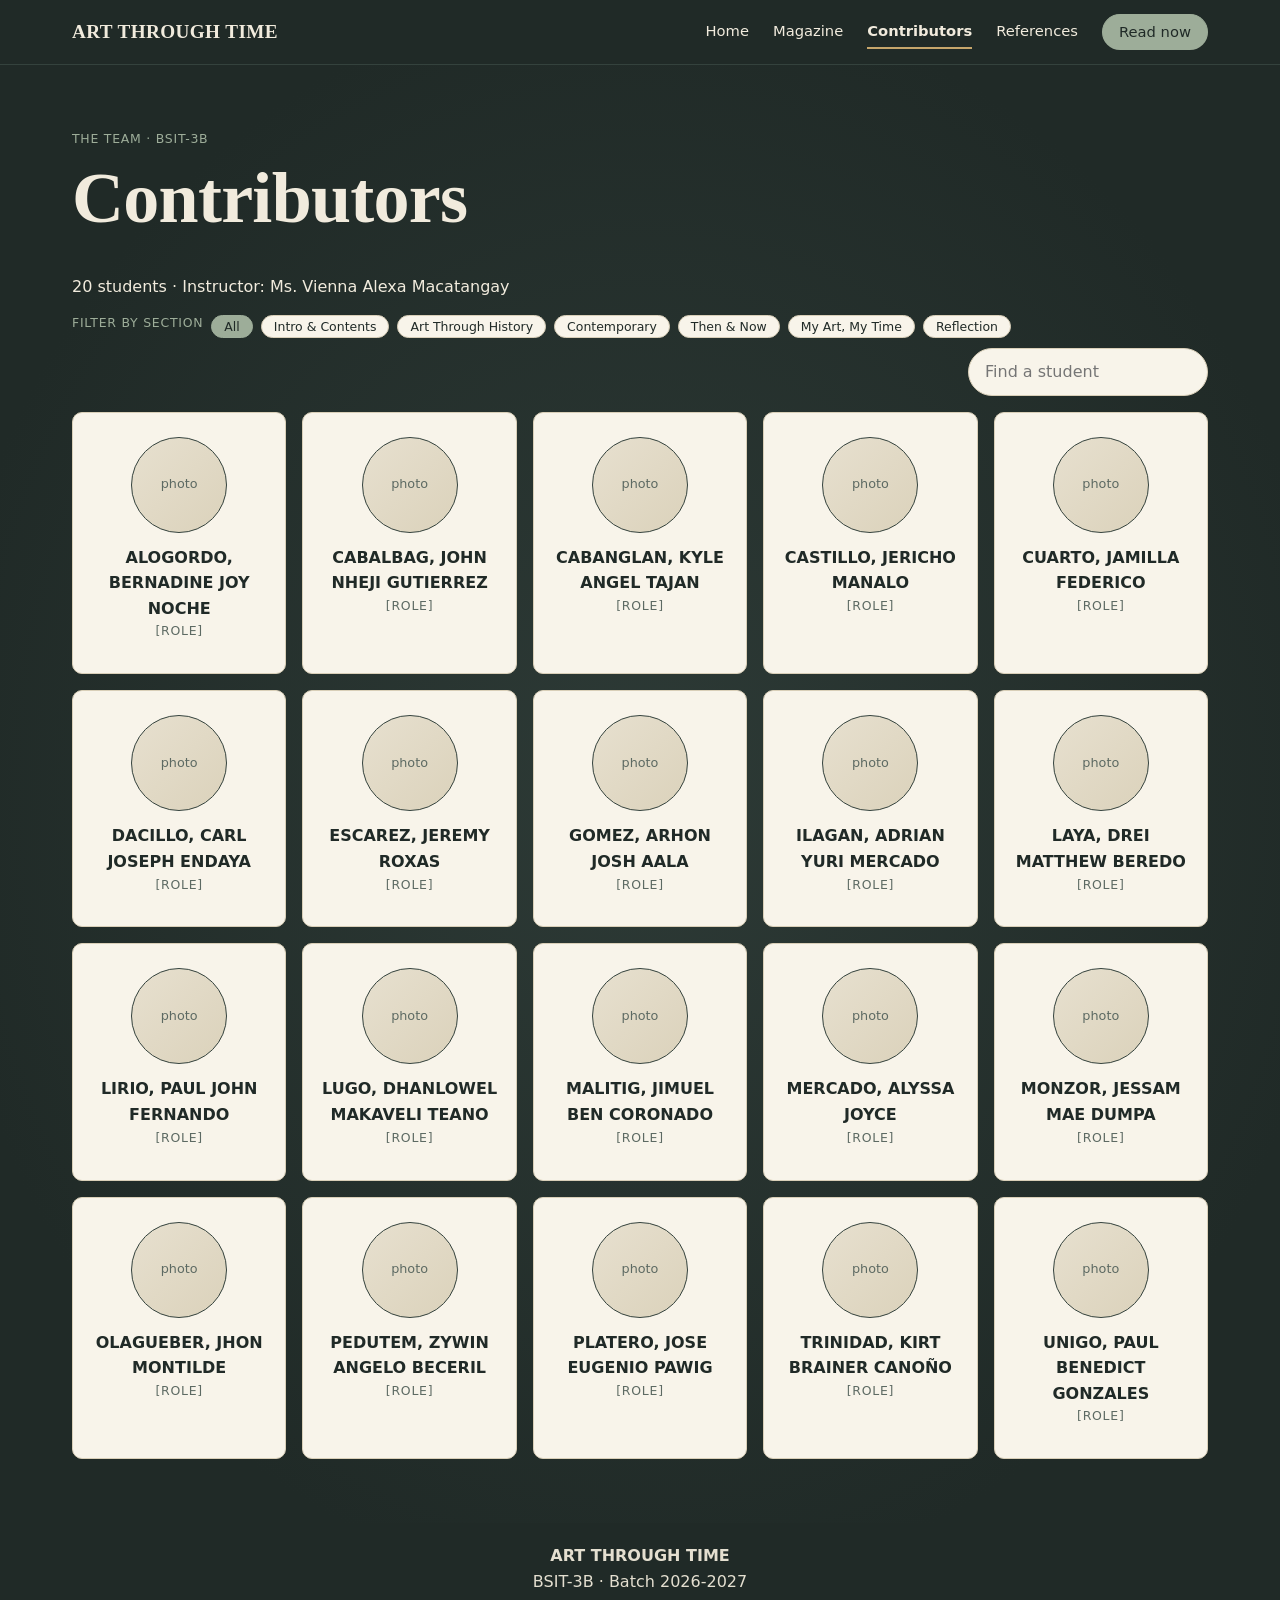
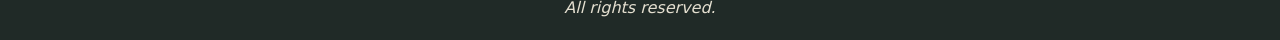
==== contributors.html @ 332687cd "Base Website/Initial Commit" ====
<!doctype html>
<html lang="en">
<head>
    <meta charset="utf-8">
    <meta name="viewport" content="width=device-width, initial-scale=1">
    <link rel="stylesheet" href="css/style.css">
    <title>Contributors</title>
</head>
<body>

  <div id="site-header"></div>

    <main>
      <section class="section">
        <div class="wrap">

          <p class="label">The team · BSIT-3B</p>
          <h1>Contributors</h1>
          <p>20 students · Instructor: Ms. Vienna Alexa Macatangay</p>

          <div class="filters">
            <span class="label">Filter by section</span>
            <span id="filters" class="filters" style="margin: 0;"></span>
            <input
              type="search"
              id="search"
              placeholder="Find a student"
              aria-label="Find a student"
              style="margin-left: auto;"
            >
          </div>

          <div class="cards" id="people"></div>

        </div>
      </section>
    </main>

  <div id="site-footer"></div>

  <script src="js/data.js"></script>
  <script src="js/main.js"></script>

</body>
</html>
---- css/style.css ----
:root{
  --forest:#202A27; --cream:#F1EBDD; --sage:#9DAD99; --gold:#C6A66B;
  --bg:#F1EBDD; --surface:#F8F4EA; --ink:#202A27; --muted:#5d6a63; --line:#d9cfb8;
  --dark:#202A27; --accent:#202A27; --accent-soft:#e3e5d6; --hl:#9DAD99; --hl-light:#C6A66B; --stage:radial-gradient(ellipse at center,#2d3a36 0%,#202A27 78%);
  --font-display:Georgia,"Times New Roman",serif;
  --font-body:system-ui,-apple-system,"Segoe UI",Arial,sans-serif;
  --max:1200px; --radius:10px;
  --shadow:0 1px 2px rgba(32,42,39,.06),0 8px 24px rgba(32,42,39,.08);
}
*{box-sizing:border-box}
html{-webkit-text-size-adjust:100%}
body{margin:0;font-family:var(--font-body);background:var(--bg);color:var(--ink);line-height:1.6}
img{max-width:100%}
h1,h2,h3{font-family:var(--font-display);line-height:1.1;margin:0 0 .5em;letter-spacing:-.01em}
h1{font-size:clamp(2.2rem,6vw,4.5rem)}
h2{font-size:clamp(1.6rem,3vw,2.5rem)}
a{color:inherit}
:focus-visible{outline:2px solid var(--accent);outline-offset:2px}
.wrap{max-width:var(--max);margin:0 auto;padding:0 clamp(16px,4vw,32px)}
.section{padding:clamp(40px,8vw,88px) 0}
.section.alt{background:var(--surface)}
.label{font-size:.78rem;letter-spacing:.06em;color:var(--muted);text-transform:uppercase;margin:0 0 .6em}

/* Header / footer */
.site-header{background:var(--accent);color:#F1EBDD;border-bottom:1px solid #34423d;position:sticky;top:0;z-index:10}
.site-header .wrap{display:flex;align-items:center;justify-content:space-between;height:64px;gap:16px}
.brand{font-family:var(--font-display);font-weight:700;font-size:1.2rem;text-decoration:none;letter-spacing:.02em;white-space:nowrap}
.nav{display:flex;gap:24px;align-items:center}
.nav a{text-decoration:none;font-size:.92rem;padding:4px 0;border-bottom:2px solid transparent;transition:border-color .2s}
.nav a:not(.btn):hover{border-color:#556660}
.nav a[aria-current="page"]{border-bottom-color:var(--hl-light);font-weight:600}
.site-footer{background:var(--dark);color:#e4dfd0;padding:20px 0}
.site-footer .wrap{display:flex;flex-direction:column;text-align:center;font-size:medium;}
.site-footer nav{display:flex;gap:20px;flex-wrap:wrap}
.site-footer a{text-decoration:none;opacity:.85}
.site-footer a:hover{opacity:1;text-decoration:underline}

/* Buttons / chips */
.btn{display:inline-flex;align-items:center;justify-content:center;gap:6px;padding:10px 20px;border:1px solid var(--ink);border-radius:999px;background:var(--surface);color:var(--ink);text-decoration:none;font-size:.9rem;cursor:pointer;font-family:inherit;line-height:1.2;transition:background .2s,color .2s,transform .1s}
.btn:hover{background:var(--ink);color:#fff}
.btn:active{transform:scale(.97)}
.btn.primary{background:var(--accent);border-color:var(--accent);color:#fff}
.nav .btn{background:var(--hl);border-color:var(--hl);color:#fff}
.btn.primary:hover{background:var(--hl);border-color:var(--hl)}
.nav .btn:hover{background:var(--cream);border-color:var(--cream);color:var(--ink)}
.nav .btn{padding:8px 16px}
.btn:disabled{opacity:.4;cursor:not-allowed}
.chip{display:inline-block;padding:3px 12px;border:1px solid var(--line);border-radius:99px;font-size:.78rem;text-decoration:none;background:var(--surface);cursor:pointer;font-family:inherit;color:var(--ink);transition:background .2s,border-color .2s}
.chip:hover{border-color:var(--hl);background:var(--accent-soft)}
.chip.active{background:var(--ink);border-color:var(--ink);color:#fff}
.actions{display:flex;gap:12px;flex-wrap:wrap;margin:24px 0}

/* Placeholders */
.ph{background:linear-gradient(135deg,#e7e0cf,#dbd2bb);border:1px solid var(--line);display:grid;place-items:center;text-align:center;padding:8px;color:var(--muted);font-size:.8rem;aspect-ratio:3/4;overflow:hidden;border-radius:6px}
.ph img{width:100%;height:100%;object-fit:cover}
.ph.wide{aspect-ratio:16/9}

/* Layouts */
.hero{display:grid;grid-template-columns:1.4fr 1fr;gap:clamp(24px,5vw,56px);align-items:center}
.cards{display:grid;grid-template-columns:repeat(auto-fill,minmax(min(100%,200px),1fr));gap:16px}
.card{background:var(--surface);border:1px solid var(--line);border-radius:var(--radius);padding:12px;text-decoration:none;display:block;transition:box-shadow .2s,transform .2s}
a.card:hover{box-shadow:var(--shadow);transform:translateY(-2px)}
.card .ph{aspect-ratio:4/3;margin-bottom:12px}
.card p{margin:.2em 0 0}

/* Contributors */
.person{text-align:center;padding:24px 12px}
.person .ph{width:96px;aspect-ratio:1;border-radius:50%;margin:0 auto 12px}
.person .chips{display:flex;gap:6px;justify-content:center;flex-wrap:wrap;margin-top:8px}
.filters{display:flex;gap:8px;flex-wrap:wrap;margin:16px 0 24px;align-items:center}

/* TOC */
.toc{display:grid;grid-template-columns:1fr 1fr;gap:12px}
.toc a{display:flex;gap:16px;align-items:center;background:var(--bg);border:1px solid var(--line);border-radius:var(--radius);padding:12px;text-decoration:none;transition:border-color .2s,box-shadow .2s}
.toc a:hover{border-color:var(--accent);box-shadow:var(--shadow)}
.toc .ph{width:48px;aspect-ratio:3/4;flex:none;padding:0}
.toc .dots{flex:1;border-bottom:2px dotted var(--line);min-width:12px}

/* Boxes */
.grid2{display:grid;grid-template-columns:1fr 1fr;gap:16px}
.box{background:var(--surface);border:1px solid var(--line);border-radius:var(--radius);padding:20px}
.section.alt .box{background:var(--bg)}
.dark{background:var(--dark);color:#fff;padding:28px;border-radius:var(--radius)}
input[type="search"]{padding:10px 16px;border:1px solid var(--line);border-radius:999px;font:inherit;min-width:240px;background:var(--surface)}

/* ===== Flipbook viewer ===== */
body.viewer{height:100vh;height:100dvh;display:flex;flex-direction:column;overflow:hidden;background:#19211f}
.viewer-top{display:flex;justify-content:space-between;align-items:center;padding:10px clamp(12px,3vw,24px);background:#202A27;color:#F1EBDD;border-bottom:1px solid #34423d;gap:12px}
.viewer-top .brand{color:#fff;overflow:hidden;text-overflow:ellipsis}
.viewer-top .tools{display:flex;gap:6px;align-items:center;flex-wrap:wrap;justify-content:flex-end}
.viewer-top .btn{background:#2a3632;border-color:#3f4e48;color:#F1EBDD;padding:8px 14px;font-size:.85rem}
.viewer-top .btn:hover:not(:disabled){background:var(--hl);border-color:var(--hl)}
.viewer-top .btn[aria-pressed="true"]{background:var(--hl);border-color:var(--hl)}
.tools .sep{width:1px;height:22px;background:#3f4e48;margin:0 4px}
#zoomreset{min-width:62px;font-variant-numeric:tabular-nums}

.viewer-body{flex:1;display:grid;grid-template-columns:0 1fr;min-height:0;transition:grid-template-columns .25s ease}
body.rail-open .viewer-body{grid-template-columns:260px 1fr}
.rail{background:#202A27;border-right:1px solid #34423d;overflow:hidden auto;color:#e4dfd0}
.rail h2{font-family:var(--font-body);font-size:.75rem;letter-spacing:.08em;text-transform:uppercase;color:#a3ada4;margin:0;padding:18px 20px 8px;white-space:nowrap}
.rail button{all:unset;box-sizing:border-box;display:flex;justify-content:space-between;gap:12px;width:260px;max-width:100%;padding:12px 20px;cursor:pointer;font-size:.92rem;border-left:3px solid transparent;color:#e4dfd0}
.rail button span{color:#a3ada4;font-variant-numeric:tabular-nums;font-size:.8rem}
.rail button:hover{background:#2a3632}
.rail button:focus-visible{outline:2px solid var(--hl);outline-offset:-2px}
.rail button.active{background:#2a3632;border-left-color:var(--hl);color:#fff}

.stage{position:relative;display:flex;flex-direction:column;min-width:0;min-height:0;background:var(--stage)}
.book-area{flex:1;display:flex;padding:clamp(12px,3vw,32px);min-height:0;overflow:auto;scrollbar-color:#556660 transparent}
.book-holder{margin:auto;flex:none}
#book{filter:drop-shadow(0 20px 30px rgba(0,0,0,.5))}
.arrow{position:absolute;top:50%;transform:translateY(-50%);z-index:5;width:44px;height:44px;border-radius:50%;border:1px solid #556660;background:rgba(32,42,39,.85);color:#fff;cursor:pointer;font-size:1.1rem;backdrop-filter:blur(6px);transition:background .2s}
.arrow:hover{background:var(--hl);border-color:var(--hl)}
#prev{left:12px}#next{right:12px}

.page{background:#FBF8F1;overflow:hidden;container-type:inline-size}
.page.hard{background:#F8F4EA}
.page-inner{padding:6cqw;font-size:3.2cqw;line-height:1.4}
.page-inner h1{font-size:9cqw;margin:0 0 .4em}
.page-inner h3{font-size:6cqw}
.page-inner .label{font-size:2.4cqw}
.page-inner img{max-width:100%;height:auto}

.scrubber{display:flex;gap:6px;padding:10px clamp(12px,3vw,24px);background:#202A27;border-top:1px solid #34423d;overflow-x:auto;align-items:center}
.scrubber button{flex:none;min-width:44px;height:34px;border:1px solid #3f4e48;border-radius:6px;background:#2a3632;color:#e4dfd0;cursor:pointer;font-size:.75rem}
.scrubber button:hover{border-color:var(--hl)}
.scrubber button.active{background:var(--hl);border-color:var(--hl);color:#fff}
.page-count{margin-left:auto;padding-left:12px;font-size:.78rem;color:#9DAD99;white-space:nowrap}

/* ===== Responsive ===== */
@media (max-width:900px){
  .hero,.grid2,.toc{grid-template-columns:1fr !important}
  .site-header .wrap{height:auto;flex-wrap:wrap;padding-top:10px;padding-bottom:10px}
  .nav{gap:16px;overflow-x:auto;width:100%;padding:4px 0}
  .nav a{white-space:nowrap}
  .hero>a{max-width:320px}
  /* rail becomes an overlay drawer */
  .viewer-body,body.rail-open .viewer-body{grid-template-columns:1fr}
  .rail{position:fixed;top:0;bottom:0;left:0;width:min(280px,85vw);z-index:30;transform:translateX(-100%);transition:transform .25s ease;padding-top:56px;box-shadow:8px 0 30px rgba(0,0,0,.4)}
  body.rail-open .rail{transform:none}
  .rail button{width:100%}
}
@media (max-width:700px){
  .arrow{width:38px;height:38px;opacity:.85}
  #prev{left:6px}#next{right:6px}
  .viewer-top{flex-wrap:wrap;padding:8px 12px}
  .viewer-top .btn{padding:6px 10px;font-size:.8rem}
  .tools .sep,#fullscreen{display:none}
  input[type="search"]{min-width:0;width:100%;margin-left:0 !important}
  .filters{margin-left:0}
  .section{padding:36px 0}
}
@media (prefers-reduced-motion:reduce){*{transition:none !important}}
.rail-close{display:none !important}
@media (max-width:900px){.rail-close{display:inline-block !important;width:auto !important;padding:0 !important;font-size:1.4rem !important;border:0 !important}.rail h2{display:flex;justify-content:space-between;align-items:center}}

/* ===== Dark accent band: first section of every page uses the viewer's stage colour ===== */
main>.section:first-child{background:var(--stage);color:#F1EBDD}
main>.section:first-child .label{color:#9DAD99}
main>.section:first-child .box,main>.section:first-child .card,main>.section:first-child .chip:not(.active){color:var(--ink)}
main>.section:first-child .box .label,main>.section:first-child .card .label{color:var(--muted)}
main>.section:first-child .btn:not(.primary){background:transparent;border-color:#6b7d75;color:#fff}
main>.section:first-child .btn:not(.primary):hover{background:var(--cream);border-color:var(--cream);color:var(--ink)}
main>.section:first-child .btn.primary{background:var(--hl);border-color:var(--hl)}
main>.section:first-child .btn.primary:hover{background:var(--cream);border-color:var(--cream);color:var(--ink)}
main>.section:first-child .chip.active{background:var(--hl);border-color:var(--hl)}
main>.section:first-child .dark{background:#202A27;border:1px solid #34423d}
main>.section:first-child .ph{border-color:#34423d}
.site-footer{background:var(--dark)}
.back{padding:8px 14px !important}
@media (max-width:540px){.viewer-top .brand{display:none}}
.viewer-top .left{display:flex;align-items:center;gap:14px;min-width:0}
#book{width:100%;height:100%}
.book-area{padding:24px 68px}
@media (max-width:700px){.book-area{padding:12px}}

/* ===== Palette 2: Museum Gallery (forest #202A27, cream #F1EBDD, sage #9DAD99, gold #C6A66B) ===== */
.nav .btn,.btn.primary:hover,.arrow:hover,.scrubber button.active,.viewer-top .btn:hover:not(:disabled),.viewer-top .btn[aria-pressed="true"],
main>.section:first-child .btn.primary,main>.section:first-child .chip.active{color:var(--forest)}
.nav .btn:hover{background:var(--cream);border-color:var(--cream)}
.rail button.active{border-left-color:var(--gold)}
.rail button.active,.rail button:hover{color:var(--cream)}
.site-header .brand,.site-header .nav a{color:var(--cream)}
.site-header .nav .btn{color:var(--forest)}
.label{color:#7a7f68}
main>.section:first-child .label,.site-footer .label{color:var(--sage)}
.chip:hover{background:var(--accent-soft);border-color:var(--sage)}
.card,.box{border-color:var(--line)}
a.card{border-top:3px solid var(--sage)}
a.card:nth-child(even){border-top-color:var(--gold)}
.dark{background:var(--forest)}
.hero h1,.hero h2{letter-spacing:-.015em}
body.viewer{background:#19211f}

/* ===== Tighter spacing ===== */
.section{padding:clamp(28px,5vw,64px) 0}
.hero{gap:clamp(16px,4vw,40px)}
.actions{margin:16px 0 0}
.section p{margin:0 0 .8em}
.section h2{margin-bottom:.4em}
.section .cards{margin-top:16px}
.filters{margin:12px 0 16px}
@media (max-width:900px){
  .hero>a,.hero>.ph{max-width:240px}
  .hero>.ph.wide{max-width:none}
}
@media (max-width:700px){
  .section{padding:24px 0}
  .hero{gap:16px}
  .site-footer{padding:24px 0}
  h1{margin-bottom:.35em}
}
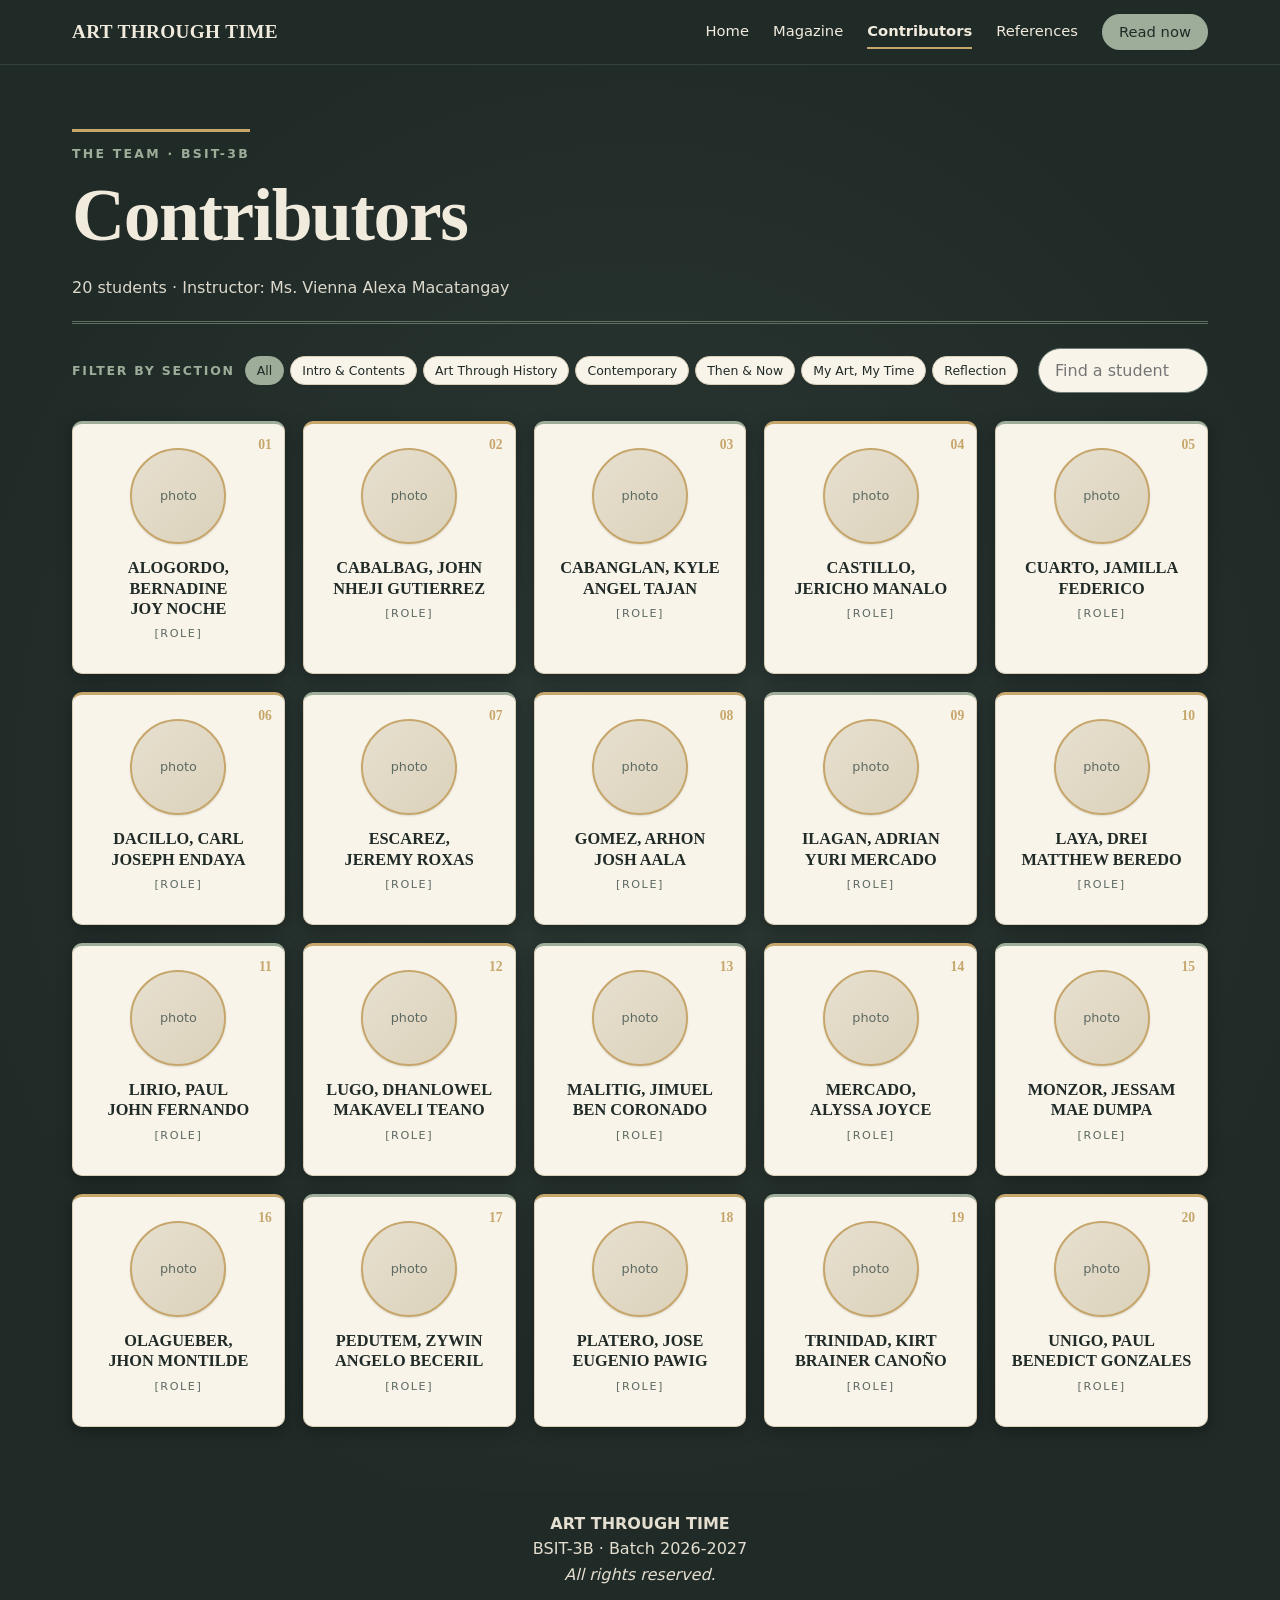
==== commit a638e256: "Add Shadow" ====
--- a/contributors.html
+++ b/contributors.html
@@ -6,7 +6,7 @@
     <link rel="stylesheet" href="css/style.css">
     <title>Contributors</title>
 </head>
-<body>
+<body class="contributors">
 
   <div id="site-header"></div>
 
--- a/css/style.css
+++ b/css/style.css
@@ -208,4 +208,233 @@
   .hero{gap:16px}
   .site-footer{padding:24px 0}
   h1{margin-bottom:.35em}
-}+}
+
+/* =====================================================
+   SHARED MAGAZINE TOUCHES
+   Applies to: contributors, home, magazine, references
+   ===================================================== */
+
+/* Masthead label: gold rule on top, spaced capitals */
+body:is(.contributors,.home,.magazine,.references) main > .section:first-child .wrap > .label:first-child,
+body:is(.contributors,.home,.magazine,.references) main > .section:first-child .hero > div > .label:first-child{
+  display:inline-block;padding-top:12px;border-top:3px solid var(--gold);
+  letter-spacing:.18em;font-weight:600;margin-bottom:14px;
+}
+
+/* Big page title */
+body:is(.contributors,.home,.magazine,.references) main > .section:first-child h1{
+  font-size:clamp(2.4rem,6.5vw,4.6rem);font-weight:700;line-height:1.02;
+  letter-spacing:-.02em;margin-bottom:.3em;
+}
+
+/* Small gold bar under section headings further down the page */
+body:is(.home,.magazine) .section:not(:first-child) h2::after{
+  content:"";display:block;width:48px;height:3px;background:var(--gold);margin-top:10px;
+}
+
+/* Magazine cover look for the cover preview image */
+body:is(.home,.magazine) .hero > a{justify-self:center;width:100%;max-width:340px}
+body:is(.home,.magazine) .hero > a .ph{
+  border:6px solid var(--cream);border-radius:3px;
+  box-shadow:0 18px 40px rgba(0,0,0,.45);transition:transform .3s;
+}
+body:is(.home,.magazine) .hero > a:hover .ph{transform:rotate(-1.5deg) translateY(-4px)}
+
+/* Subtitle in the hero looks like a standfirst */
+body:is(.home,.magazine) main > .section:first-child .hero h2{
+  font-style:italic;font-weight:400;color:var(--cream);
+}
+
+/* =====================================================
+   HOME (index.html)
+   ===================================================== */
+body.home .cards{counter-reset:issue;gap:18px}
+body.home a.card{position:relative;counter-increment:issue}
+body.home a.card::before{
+  content:counter(issue,decimal-leading-zero);position:absolute;top:20px;left:20px;z-index:1;
+  background:var(--cream);color:var(--forest);font-family:var(--font-display);
+  font-weight:700;font-size:.8rem;padding:2px 10px;border-radius:99px;
+}
+body.home a.card strong{display:block;font-family:var(--font-display);font-size:1.1rem;line-height:1.25}
+body.home .hero > .ph.wide{border:1px solid var(--line);box-shadow:var(--shadow)}
+body.home .grid2 .box{border-left:3px solid var(--gold)}
+body.home .grid2 .box strong{font-family:var(--font-display);font-size:1.1rem;line-height:1.3}
+
+/* =====================================================
+   MAGAZINE (magazine.html)
+   ===================================================== */
+body.magazine .hero > a{max-width:300px}
+body.magazine .hero p .chip{margin:0 6px 8px 0;font-size:.8rem;padding:4px 14px}
+body.magazine .toc{gap:14px}
+body.magazine .toc a{
+  border-left:3px solid var(--sage);font-family:var(--font-display);font-size:1.05rem;
+}
+body.magazine .toc a:nth-child(even){border-left-color:var(--gold)}
+body.magazine .toc a:hover{transform:translateX(3px)}
+
+/* =====================================================
+   CONTRIBUTORS (contributors.html)
+   ===================================================== */
+body.contributors main h1 + p{
+  margin:0 0 24px;padding-bottom:20px;
+  border-bottom:3px double rgba(157,173,153,.55);opacity:.9;
+}
+
+/* Filters and search */
+body.contributors .filters{gap:10px;margin:8px 0 28px}
+body.contributors .filters > .label{margin:0 6px 0 0;letter-spacing:.14em;font-weight:600}
+body.contributors #filters .chip{padding:6px 16px;font-size:.82rem;letter-spacing:.02em}
+body.contributors #filters .chip:hover{transform:translateY(-1px)}
+body.contributors #search{
+  padding:10px 18px;border-color:#6b7d75;background:var(--surface);color:var(--ink);
+  transition:border-color .2s,box-shadow .2s;
+}
+body.contributors #search:focus{
+  outline:none;border-color:var(--gold);box-shadow:0 0 0 3px rgba(198,166,107,.35);
+}
+
+/* One straight line on desktop: label | chips | search */
+@media (min-width:901px){
+  body.contributors main .filters:not(#filters){flex-wrap:nowrap;align-items:center;gap:10px}
+  body.contributors .filters > .label{flex:none;white-space:nowrap;margin:0}
+  body.contributors #filters{flex:1 1 auto;min-width:0;flex-wrap:nowrap;gap:6px;margin:0;align-items:center}
+  body.contributors #filters .chip{flex:none;white-space:nowrap;padding:6px 11px;font-size:.78rem;letter-spacing:0}
+  body.contributors #search{flex:0 0 170px;width:170px;min-width:0;margin:0 !important;padding:9px 16px}
+}
+
+/* Contributor cards */
+body.contributors #people{counter-reset:person;gap:18px}
+body.contributors #people .card,
+body.contributors #people .person{
+  position:relative;counter-increment:person;border-top:3px solid var(--sage);
+  padding:24px 14px 20px;text-align:center;overflow:hidden;
+}
+body.contributors #people .card:nth-child(even),
+body.contributors #people .person:nth-child(even){border-top-color:var(--gold)}
+
+/* Issue-style number in the corner */
+body.contributors #people .card::before,
+body.contributors #people .person::before{
+  content:counter(person,decimal-leading-zero);position:absolute;top:10px;right:12px;
+  font-family:var(--font-display);font-size:.85rem;font-weight:700;color:var(--gold);
+}
+body.contributors #people .card:hover,
+body.contributors #people .person:hover{transform:translateY(-4px);box-shadow:0 2px 4px rgba(32,42,39,.1),0 14px 30px rgba(32,42,39,.18)}
+
+/* Round photo with a thin gold ring */
+body.contributors #people .ph{
+  width:96px;aspect-ratio:1;border-radius:50%;margin:0 auto 14px;border:2px solid var(--gold);
+}
+
+/* Names look like a magazine byline */
+body.contributors #people strong,
+body.contributors #people h3,
+body.contributors #people h4{
+  display:block;font-family:var(--font-display);font-size:1.02rem;font-weight:700;
+  line-height:1.25;text-wrap:balance;
+}
+body.contributors #people .label{margin:6px 0 0;font-size:.7rem;letter-spacing:.14em}
+body.contributors #people .chips{margin-top:10px}
+
+@media (max-width:700px){
+  body.contributors #people{grid-template-columns:repeat(2,1fr);gap:12px}
+  body.contributors #people .ph{width:76px}
+  body.contributors #people strong,
+  body.contributors #people h3,
+  body.contributors #people h4{font-size:.92rem}
+}
+
+/* =====================================================
+   REFERENCES (references.html)
+   ===================================================== */
+body.references #ref-filters{gap:10px;margin:8px 0 20px}
+body.references #ref-filters .label{margin:0 6px 0 0;letter-spacing:.14em;font-weight:600}
+body.references #ref-filters .chip{padding:6px 16px;font-size:.82rem}
+body.references #ref-filters .chip:hover{transform:translateY(-1px)}
+
+/* Reference list */
+body.references #refs{margin:0;padding-left:1.6em}
+body.references #refs li{
+  padding:12px 0 12px .4em;border-bottom:1px dotted var(--line);line-height:1.5;
+}
+body.references #refs li:last-child{border-bottom:0}
+body.references #refs li::marker{color:var(--gold);font-family:var(--font-display);font-weight:700}
+body.references #refs a{text-underline-offset:3px}
+
+/* Acknowledgements column */
+body.references #thanks .dark h2{font-style:italic;font-weight:400}
+body.references #thanks .box ul{list-style:none;margin:0;padding:0}
+body.references #thanks .box li{padding:8px 0;border-bottom:1px dotted var(--line)}
+body.references #thanks .box li:last-child{border-bottom:0}
+body.references #thanks .box li::before{content:"— ";color:var(--gold);font-weight:700}
+body.references #thanks .box:last-of-type{border-left:3px solid var(--gold)}
+body.references #thanks .box:last-of-type p:last-child{font-family:var(--font-display);font-style:italic}
+
+/* =====================================================
+   VIEWER (viewer.html): text margin inside the pages
+   ===================================================== */
+body.viewer #book .page,
+body.viewer #book .stf__item{
+  box-sizing:border-box;
+  padding:clamp(14px,3%,28px) clamp(24px,6%,64px);
+  overflow-x:hidden;overflow-y:auto;scrollbar-width:thin;
+}
+body.viewer #book .page p,
+body.viewer #book .page li{
+  font-size:clamp(.78rem,1.1vw,.95rem);line-height:1.45;margin:0 0 .6em;
+  max-width:100%;overflow-wrap:break-word;
+}
+body.viewer #book .page h1{font-size:clamp(1.3rem,2.4vw,2rem);margin:0 0 .4em}
+body.viewer #book .page h2{font-size:clamp(1.05rem,1.8vw,1.5rem);margin:0 0 .4em}
+body.viewer #book .page h3{font-size:clamp(.9rem,1.4vw,1.15rem);margin:0 0 .4em}
+body.viewer #book .page h1,
+body.viewer #book .page h2,
+body.viewer #book .page h3{max-width:100%;overflow-wrap:break-word}
+body.viewer #book .page .label{font-size:.7rem;margin:0 0 .5em}
+body.viewer #book .page .ph{aspect-ratio:4/3;margin-bottom:.8em}
+body.viewer #book .page .ph.wide{aspect-ratio:16/9}
+body.viewer #book .page img{max-width:100%;height:auto;max-height:55%;object-fit:contain}
+body.viewer #book .page.full-bleed,
+body.viewer #book .stf__item.full-bleed,
+body.viewer #book .stf__item[data-density="hard"]{padding:0;overflow:hidden}
+@media (max-width:640px){
+  body.viewer #book .page,
+  body.viewer #book .stf__item{padding:12px 16px}
+}
+
+/* =====================================================
+   SOFT SHADOWS (all pages except the viewer)
+   Light depth on cards, boxes, rows, chips, buttons and placeholders.
+   ===================================================== */
+:root{
+  --shadow-soft:0 1px 2px rgba(32,42,39,.08),0 4px 12px rgba(32,42,39,.08);
+  --shadow-lift:0 2px 4px rgba(32,42,39,.10),0 12px 28px rgba(32,42,39,.16);
+  --shadow-tiny:0 1px 2px rgba(32,42,39,.14);
+}
+
+/* Cards, boxes and contents rows */
+body:not(.viewer) .card,
+body:not(.viewer) .box,
+body:not(.viewer) .toc a{box-shadow:var(--shadow-soft)}
+
+/* Placeholders / images */
+body:not(.viewer) .ph{box-shadow:var(--shadow-tiny)}
+
+/* Dark acknowledgements panel */
+body:not(.viewer) .dark{box-shadow:0 6px 18px rgba(0,0,0,.28)}
+
+/* Chips and buttons: tiny lift */
+body:not(.viewer) .chip,
+body:not(.viewer) .btn{box-shadow:var(--shadow-tiny)}
+body:not(.viewer) main>.section:first-child .btn:not(.primary){box-shadow:none}
+
+/* Cards that sit on the dark top band need a stronger shadow to show */
+body:not(.viewer) main>.section:first-child .card,
+body:not(.viewer) main>.section:first-child .box{box-shadow:0 4px 16px rgba(0,0,0,.3)}
+
+/* Hover: a bit more lift */
+body:not(.viewer) a.card:hover,
+body:not(.viewer) .toc a:hover{box-shadow:var(--shadow-lift)}
+body:not(.viewer) .btn:hover,
+body:not(.viewer) .chip:hover{box-shadow:0 2px 6px rgba(32,42,39,.22)}
